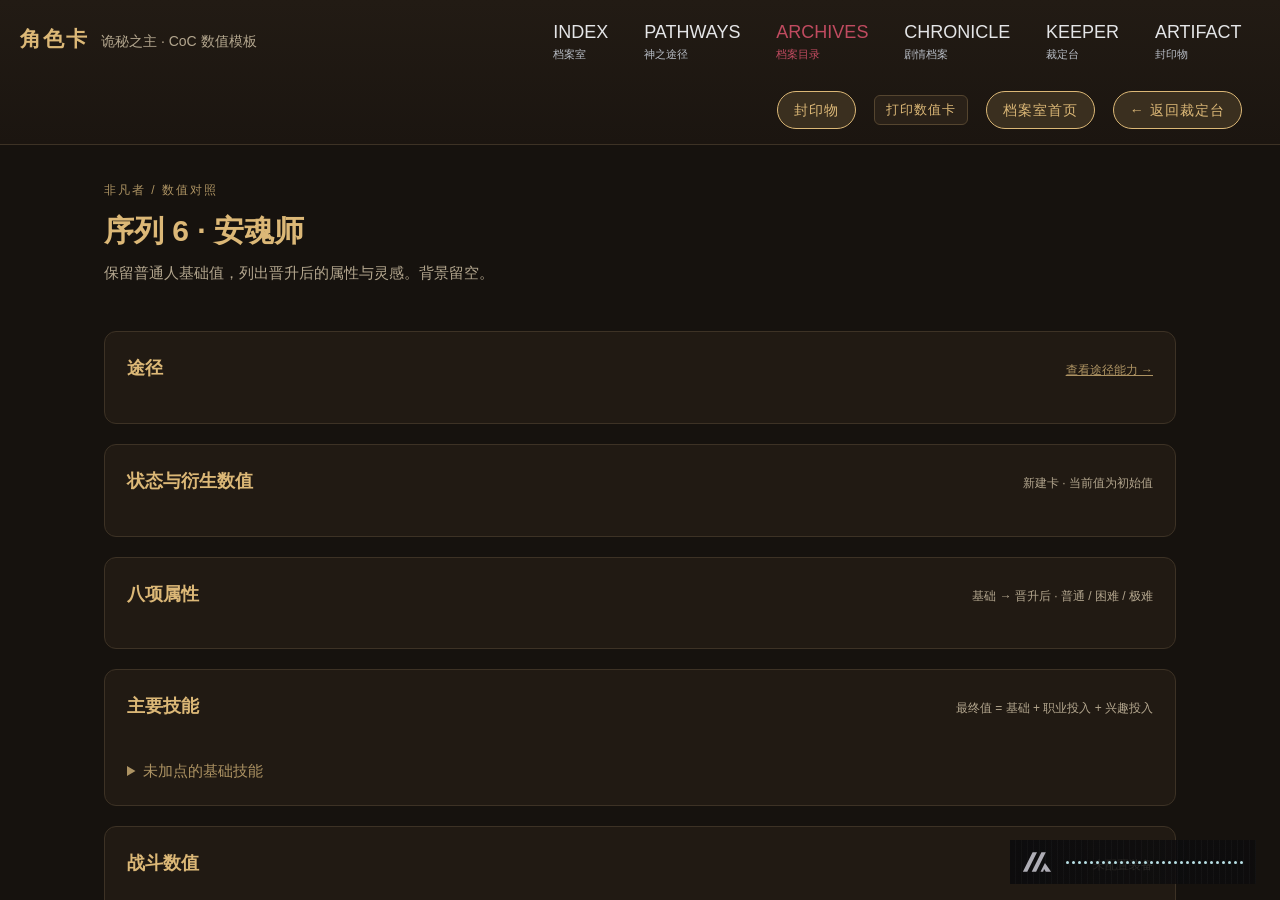
==== character.html @ 29e67704 "添加项目页面与样式" ====
<!DOCTYPE html>
<html lang="zh-CN">
<head>
  <meta charset="UTF-8">
  <script src="js/music-entry.js"></script>
  <meta name="viewport" content="width=device-width, initial-scale=1.0">
  <title>序列 6 安魂师角色卡 · LOM诡秘之主</title>
  <link rel="stylesheet" href="css/style.css">
  <link rel="stylesheet" href="css/character.css">
  <link rel="stylesheet" href="css/scene-transition.css">
  <script src="js/scene-transition.js"></script>
  <link rel="stylesheet" href="css/bgm.css">
  <link rel="stylesheet" href="css/site-navigation.css">
</head>
<body class="character-page">
  <header class="topbar">
    <div class="topbar-title"><h1>角色卡</h1><span class="topbar-sub">诡秘之主 · CoC 数值模板</span></div>
    <div class="topbar-right"><a class="topbar-pathways" href="artifact.html">封印物</a><button class="btn small" id="print-character">打印数值卡</button><a class="topbar-pathways" href="index.html#character">档案室首页</a><a class="topbar-pathways" href="keeper.html">← 返回裁定台</a></div>
    <nav id="site-navigation" aria-label="页面导航"></nav>
</header>
  <script src="js/site-navigation.js"></script>
  <main class="character-main">
    <section class="sheet-intro">
      <span class="sheet-eyebrow">非凡者 / 数值对照</span>
      <h2>序列 6 · 安魂师</h2>
      <p>保留普通人基础值，列出晋升后的属性与灵感。背景留空。</p>
      <div class="sheet-tags" id="character-tags"></div>
    </section>
    <section class="sheet-section" aria-labelledby="pathway-title">
      <div class="section-heading"><h2 id="pathway-title">途径</h2><a class="pathway-link" href="pathways.html" target="_blank" rel="noopener">查看途径能力 →</a></div>
      <div id="character-pathway" class="pathway-summary"></div>
    </section>
    <section class="sheet-section" aria-labelledby="resources-title">
      <div class="section-heading"><h2 id="resources-title">状态与衍生数值</h2><span>新建卡 · 当前值为初始值</span></div>
      <div id="character-resources" class="resource-grid"></div>
    </section>
    <section class="sheet-section" aria-labelledby="attributes-title">
      <div class="section-heading"><h2 id="attributes-title">八项属性</h2><span>基础 → 晋升后 · 普通 / 困难 / 极难</span></div>
      <div id="character-attributes" class="attribute-grid"></div>
    </section>
    <section class="sheet-section" aria-labelledby="skills-title">
      <div class="section-heading"><h2 id="skills-title">主要技能</h2><span>最终值 = 基础 + 职业投入 + 兴趣投入</span></div>
      <div class="skill-table-wrap" id="character-skills"></div>
      <details class="base-skills"><summary>未加点的基础技能</summary><div class="skill-table-wrap" id="character-base-skills"></div></details>
    </section>
    <section class="sheet-section" aria-labelledby="combat-title">
      <div class="section-heading"><h2 id="combat-title">战斗数值</h2><span>未配置装备</span></div>
      <div id="character-combat" class="combat-summary"></div>
    </section>
    <details class="sheet-section sheet-notes">
      <summary>点数收支与规则依据</summary>
      <div id="character-budget"></div>
      <p>普通人基线固定 460 属性点。序列 8、7、6 的通用提升为力量、体质、敏捷、智力、意志各累计＋3；再累计不眠者专属面板提案：力量＋1、体质＋1、敏捷＋1、智力＋1、意志＋4。</p>
      <p>灵感上限＝普通基础＋魔药累计提升＋途径累计提升。普通基础按当前 POW÷5 向下取整；低智力阈值暂定 INT＜40，扣减 INT÷10 向下取整，普通基础最低 0。</p>
      <p>灵感成长计算到序列 3：9～7 每次魔药＋1，6～3 每次＋2。不眠者额外灵感按已填写表独立记录，9→8→7→6 为＋0、＋0、＋2、＋1，累计＋3。本卡当前 POW 67，上限 13＋5＋3＝21；不再设置灵感提升被动。感知与神之呓语的具体判定继续留空。</p>
      <p>施法费用暂沿用途径能力卡的消耗数值，从当前灵感扣除；角色卡资源由 KP 手工记录。</p>
      <p>职业与兴趣点按原建卡属性分配，晋升不自动追加技能点或恢复 SAN。幸运取 55 作为对照值，MOV 按未作年龄减值的成人计算；背景与具体年龄不填写。HP、灵感暂为满值，当前 SAN 沿用原卡 60。</p>
      <p>八项职业技能采用调查型数值组合，信用评级另计入职业点；职业名称留空。母语取 EDU，具体语言留空；各外语、科学、工艺与驾驶专长分别计值，不共用点数。</p>
      <p>列出经典时期常用技能；电子学、计算机等现代技能及额外武器专长按实际时代补充。伤害加值与体格由 STR＋SIZ 计算，重伤门槛为单次伤害达到 HP 上限的一半。技能上限 65 是本模板的平衡选择。</p>
      <p>规则参考：<a href="https://callofcthulhuwiki.chaosium.com/investigators/step-two-secondary-attributes.html" target="_blank" rel="noopener">Chaosium 衍生属性</a> · <a href="https://www.chaosium.com/40th-anniversary-investigator-sheets/" target="_blank" rel="noopener">官方角色卡</a> · <a href="docs/rules/character-template.md" target="_blank" rel="noopener">模板数值说明</a></p>
    </details>
  </main>
  <footer class="foot">仅数值 · 序列 6 安魂师 · 本地可用</footer>
  <script src="data/spirituality.js"></script>
  <script src="data/attributes.js"></script>
  <script src="data/character.js"></script>
  <script src="js/character.js"></script>
</body>
</html>
---- css/style.css ----
/* ============================================================
   css/style.css —— LOM诡秘之主 KP 主持台 · 暗色哥特主题
   ============================================================ */

:root {
  --bg: #16120e;
  --panel: #211a13;
  --panel-2: #2a2118;
  --panel-3: #32271c;
  --border: #3d3225;
  --border-strong: #55452f;
  --gold: #dcb877;
  --gold-dim: #ad9363;
  --gold-soft: #3a2f1f;
  --text: #ece4d1;
  --muted: #b3a68e;
  --faint: #978a73;
  --red: #c45a4c;
  --red-soft: #3a2320;
  --green: #8aa87a;
  --blue: #8ca1bd;
}

* { box-sizing: border-box; margin: 0; padding: 0; }

html, body { height: 100%; }

body {
  background: var(--bg);
  color: var(--text);
  font-family: "Microsoft YaHei", "PingFang SC", "Segoe UI", sans-serif;
  font-size: 15px;
  line-height: 1.6;
  display: flex;
  flex-direction: column;
}

/* ---------- 顶栏 ---------- */
.topbar {
  display: flex;
  align-items: center;
  justify-content: space-between;
  padding: 12px 20px;
  border-bottom: 1px solid var(--border);
  background: linear-gradient(180deg, #221b14, #1b1510);
}
.topbar-title { display: flex; align-items: baseline; gap: 12px; }
.topbar h1 {
  font-size: 21px;
  letter-spacing: 2px;
  color: var(--gold);
  font-weight: 700;
}
.topbar-sub { color: var(--muted); font-size: 14px; }
.topbar-tags { display: flex; gap: 8px; }
.tag {
  font-size: 12px;
  padding: 3px 10px;
  border: 1px solid var(--border-strong);
  border-radius: 20px;
  color: var(--gold-dim);
  background: var(--panel-2);
  letter-spacing: 1px;
}
.topbar-right { display: flex; align-items: center; gap: 14px; flex-wrap: wrap; }
.topbar-pathways {
  padding: 7px 16px;
  font-size: 14px;
  color: var(--gold);
  border: 1px solid var(--gold);
  border-radius: 20px;
  text-decoration: none;
  letter-spacing: 1px;
  background: var(--gold-soft);
  transition: all .15s;
}
.topbar-pathways:hover { background: var(--panel-3); box-shadow: 0 0 12px rgba(220, 184, 119, 0.25); }

/* ---------- 主布局：左右分栏 ---------- */
.layout {
  flex: 1;
  display: flex;
  gap: 0;
  overflow: hidden;
  min-height: 0;
}

/* ---------- 左侧：流程轴 ---------- */
.flow-panel {
  width: 46%;
  min-width: 380px;
  border-right: 1px solid var(--border);
  display: flex;
  flex-direction: column;
  overflow: hidden;
}
.flow-panel-head {
  padding: 14px 18px 10px;
  border-bottom: 1px solid var(--border);
  display: flex;
  align-items: baseline;
  gap: 10px;
}
.flow-panel-head h2 { font-size: 17px; color: var(--gold); letter-spacing: 1px; }
.flow-list { flex: 1; overflow-y: auto; padding: 14px; }

/* 流程节点 */
.act {
  border: 1px solid var(--border);
  border-radius: 8px;
  margin-bottom: 12px;
  background: var(--panel);
  overflow: hidden;
}
.act-head {
  display: flex;
  align-items: center;
  gap: 12px;
  padding: 12px 16px;
  cursor: pointer;
  user-select: none;
  transition: background .15s;
}
.act-head:hover { background: var(--panel-2); }
.act-num {
  flex-shrink: 0;
  width: 30px; height: 30px;
  border-radius: 50%;
  border: 1px solid var(--gold);
  color: var(--gold);
  display: flex; align-items: center; justify-content: center;
  font-weight: 700;
  font-size: 15px;
}
.act-title-box { flex: 1; }
.act-title { font-size: 16px; font-weight: 600; color: var(--text); }
.act-subtitle { font-size: 13px; color: var(--muted); }
.act-chevron { color: var(--gold-dim); transition: transform .2s; }
.act.open .act-chevron { transform: rotate(90deg); }

.act-body { display: none; padding: 4px 16px 16px 58px; }
.act.open .act-body { display: block; }
.act-body p.summary { color: var(--muted); margin-bottom: 10px; font-size: 14px; }

.act-section { margin-top: 10px; }
.act-section h4 {
  font-size: 13px;
  letter-spacing: 1px;
  color: var(--gold-dim);
  text-transform: uppercase;
  margin-bottom: 6px;
}
.act-section ul { list-style: none; }
.act-section li {
  padding: 3px 0 3px 16px;
  position: relative;
  font-size: 14px;
  color: var(--text);
}
.act-section li::before {
  content: "▪";
  position: absolute; left: 0;
  color: var(--gold-dim);
}
.act-section li.muted-item { color: var(--muted); }

.check-item { border: 1px solid var(--border); border-radius: 6px; padding: 8px 10px; margin-bottom: 6px; background: var(--panel-2); }
.check-item .check-skill { color: var(--gold); font-weight: 600; font-size: 14px; }
.check-item .check-roll { color: var(--faint); font-size: 13px; }
.check-item .check-result { font-size: 13px; color: var(--muted); margin-top: 2px; }

.endings-box { border-left: 2px solid var(--red); padding-left: 12px; }
.endings-box li { color: var(--text); }

/* ---------- 右侧：工具抽屉 ---------- */
.tool-panel {
  flex: 1;
  display: flex;
  flex-direction: column;
  overflow: hidden;
  min-width: 0;
}
.tool-tabs {
  display: flex;
  flex-wrap: wrap;
  gap: 4px;
  padding: 10px 14px;
  border-bottom: 1px solid var(--border);
  background: var(--panel);
}
.tool-tab {
  padding: 6px 14px;
  font-size: 14px;
  color: var(--muted);
  background: transparent;
  border: 1px solid transparent;
  border-radius: 6px;
  cursor: pointer;
  letter-spacing: 1px;
  transition: all .15s;
}
.tool-tab:hover { color: var(--text); border-color: var(--border); }
.tool-tab.active {
  color: var(--gold);
  border-color: var(--gold);
  background: var(--gold-soft);
}
.tool-body { flex: 1; overflow-y: auto; padding: 16px; }
.tool-pane { display: none; }
.tool-pane.active { display: block; }

/* ---------- 通用组件 ---------- */
.muted { color: var(--muted); }
.hr { border: none; border-top: 1px solid var(--border); margin: 14px 0; }

.btn {
  display: inline-block;
  padding: 8px 16px;
  font-size: 14px;
  color: var(--gold);
  background: var(--panel-2);
  border: 1px solid var(--border-strong);
  border-radius: 6px;
  cursor: pointer;
  letter-spacing: 1px;
  transition: all .15s;
}
.btn:hover { background: var(--panel-3); border-color: var(--gold); }
.btn.small { padding: 5px 11px; font-size: 13px; }

.input, .select {
  padding: 7px 10px;
  font-size: 14px;
  color: var(--text);
  background: var(--panel-2);
  border: 1px solid var(--border-strong);
  border-radius: 6px;
  outline: none;
}
.input:focus, .select:focus { border-color: var(--gold); }

.card {
  border: 1px solid var(--border);
  border-radius: 8px;
  background: var(--panel);
  padding: 14px;
  margin-bottom: 12px;
}
.card h3 { color: var(--gold); font-size: 16px; margin-bottom: 8px; }

/* 骰子面板 */
.dice-result {
  margin-top: 10px;
  padding: 12px;
  border-radius: 8px;
  background: var(--panel-2);
  border: 1px solid var(--border);
  font-family: "Consolas", "Courier New", monospace;
  font-size: 16px;
}
.dice-result .roll-num { font-size: 23px; font-weight: 700; }
.dice-result.crit { border-color: var(--green); color: var(--green); }
.dice-result.fumble { border-color: var(--red); color: var(--red); }
.dice-result.success { color: var(--green); }
.dice-result.fail { color: var(--red); }

.dice-row { display: flex; align-items: center; gap: 8px; margin-bottom: 10px; flex-wrap: wrap; }
.dice-row label { font-size: 14px; color: var(--muted); min-width: 70px; }

/* 途径列表 */
.pathway-item { border-bottom: 1px solid var(--border); }
.pathway-head {
  display: flex; align-items: center; gap: 10px;
  padding: 10px 12px; cursor: pointer; user-select: none;
}
.pathway-head:hover { background: var(--panel-2); }
.pathway-name { font-weight: 600; color: var(--text); }
.pathway-god { color: var(--gold); font-size: 13px; }
.pathway-body { display: none; padding: 6px 12px 14px; }
.pathway-item.open .pathway-body { display: block; }

.seq-row {
  display: flex; gap: 10px; padding: 6px 0;
  border-bottom: 1px dashed var(--border);
  align-items: flex-start;
}
.seq-row:last-child { border-bottom: none; }
.seq-level {
  flex-shrink: 0; width: 52px; text-align: center;
  font-size: 12px; color: var(--gold-dim);
  border: 1px solid var(--border); border-radius: 4px; padding: 2px 0;
}
.seq-name { font-weight: 600; min-width: 72px; color: var(--text); }
.seq-ability { flex: 1; font-size: 13px; color: var(--muted); }
.seq-cost { flex-shrink: 0; font-size: 12px; color: var(--faint); }

/* 敌人卡 */
.enemy-card { border: 1px solid var(--border); border-radius: 8px; background: var(--panel); padding: 14px; margin-bottom: 12px; }
.enemy-card.boss { border-color: var(--red); }
.enemy-head { display: flex; align-items: baseline; gap: 10px; margin-bottom: 8px; }
.enemy-name { font-size: 16px; font-weight: 700; color: var(--gold); }
.enemy-cat { font-size: 13px; color: var(--muted); }
.stat-grid { display: flex; flex-wrap: wrap; gap: 8px; margin-bottom: 10px; }
.stat {
  flex: 1; min-width: 52px; text-align: center;
  border: 1px solid var(--border); border-radius: 6px; padding: 6px 4px;
  background: var(--panel-2);
}
.stat .k { font-size: 12px; color: var(--faint); }
.stat .v { font-size: 17px; font-weight: 700; color: var(--text); }

/* 折叠块 */
.fold {}
.fold-head {
  display: flex; align-items: center; gap: 8px; cursor: pointer;
  padding: 8px 12px; border: 1px solid var(--border); border-radius: 6px;
  background: var(--panel-2); margin-bottom: 6px; user-select: none;
}
.fold-head:hover { border-color: var(--border-strong); }
.fold-body { display: none; padding: 4px 4px 10px; }
.fold.open .fold-body { display: block; }

/* ---------- 随机事件面板：计数与全部展开 ---------- */
.event-summary { border-color: var(--gold); }
.event-summary-total { font-size: 18px; color: var(--text); }
.event-summary-total b { color: var(--gold); font-size: 28px; margin: 0 4px; }
.event-summary-rows { display: flex; flex-wrap: wrap; gap: 4px 18px; margin-top: 6px; font-size: 13px; color: var(--muted); }
.event-summary-rows b { color: var(--gold); }

.badge {
  display: inline-block;
  min-width: 20px;
  padding: 0 7px;
  margin-left: 6px;
  font-size: 12px;
  line-height: 19px;
  text-align: center;
  color: var(--gold);
  background: var(--gold-soft);
  border: 1px solid var(--border-strong);
  border-radius: 20px;
  vertical-align: middle;
}

.event-list { list-style: none; }
.event-list li {
  position: relative;
  padding: 5px 0 5px 16px;
  font-size: 13px;
  color: var(--text);
  border-bottom: 1px dashed var(--border);
}
.event-list li:last-child { border-bottom: none; }
.event-list li::before { content: "▪"; position: absolute; left: 0; color: var(--gold-dim); }

.event-group { margin-bottom: 10px; }
.event-group:last-child { margin-bottom: 0; }
.event-group-title { font-size: 13px; font-weight: 600; color: var(--gold-dim); margin-bottom: 2px; }

/* 底部 */
.foot {
  padding: 8px 20px;
  border-top: 1px solid var(--border);
  color: var(--faint);
  font-size: 13px;
  text-align: center;
}

/* 响应式：窄屏上下堆叠 */
@media (max-width: 900px) {
  .topbar { flex-wrap: wrap; gap: 12px; }
  .topbar-title { flex-wrap: wrap; gap: 4px 12px; }
  .layout { flex-direction: column; overflow: auto; }
  .flow-panel { width: 100%; min-width: 0; border-right: none; border-bottom: 1px solid var(--border); max-height: 50vh; }
}
---- css/character.css ----
.character-page { height: auto; min-height: 100%; }
.character-page .topbar { flex-wrap: wrap; gap: 14px; }
.character-main { width: min(1120px, 100%); margin: 0 auto; padding: 32px 24px 48px; }
.sheet-intro { padding-bottom: 28px; }
.sheet-eyebrow { color: var(--gold-dim); font-size: 12px; letter-spacing: 2px; }
.sheet-intro h2 { font-size: 30px; color: var(--gold); margin: 6px 0; }
.sheet-intro p { color: var(--muted); }
.sheet-tags { display: flex; gap: 8px; flex-wrap: wrap; margin-top: 18px; }
.sheet-section { padding: 22px; border: 1px solid var(--border); border-radius: 12px; background: var(--panel); margin-bottom: 20px; }
.section-heading { display: flex; justify-content: space-between; align-items: baseline; gap: 10px; flex-wrap: wrap; margin-bottom: 18px; }
.section-heading h2 { color: var(--gold); font-size: 18px; }
.section-heading > span { color: var(--muted); font-size: 12px; }
.resource-grid { display: grid; grid-template-columns: repeat(3, minmax(0, 1fr)); gap: 12px; }
.resource-card, .attribute-card { border: 1px solid var(--border); border-radius: 8px; background: var(--panel-2); padding: 16px; }
.resource-card h3, .attribute-card h3 { font-size: 13px; font-weight: 400; color: var(--muted); }
.resource-card strong { display: block; font-size: 25px; margin: 6px 0; color: var(--gold); font-variant-numeric: tabular-nums; }
.resource-card p, .attribute-card p { font-size: 12px; color: var(--muted); }
.attribute-grid { display: grid; grid-template-columns: repeat(4, minmax(0, 1fr)); gap: 12px; }
.attribute-card h3 span { color: var(--gold-dim); margin-left: 4px; }
.attribute-card strong { display: block; font-size: 32px; font-variant-numeric: tabular-nums; margin: 4px 0; }
.attribute-card p span { color: var(--border-strong); margin: 0 4px; }
.skill-table-wrap { overflow-x: auto; }
.skill-table { width: 100%; border-collapse: collapse; font-size: 13px; }
.skill-table th, .skill-table td { padding: 10px 12px; text-align: center; border-bottom: 1px solid var(--border); font-variant-numeric: tabular-nums; }
.skill-table thead th { font-weight: 400; color: var(--muted); background: var(--panel-2); white-space: nowrap; }
.skill-table th:first-child { text-align: left; }
.skill-table tbody th { font-weight: 400; }
.skill-table tbody tr:nth-child(even) { background: rgba(255,255,255,.018); }
.skill-value { color: var(--gold); font-weight: 700; }
.base-skills { margin-top: 20px; }
.base-skills summary, .sheet-notes summary { cursor: pointer; color: var(--gold-dim); }
.base-skills[open] summary { margin-bottom: 14px; }
.combat-summary { display: grid; grid-template-columns: repeat(2, minmax(0, 1fr)); gap: 14px 24px; }
.combat-summary p { display: flex; flex-direction: column; gap: 5px; }
.combat-summary span { color: var(--muted); font-size: 12px; }
.combat-summary strong { font-size: 14px; font-weight: 400; }
.pathway-summary { display: grid; grid-template-columns: repeat(2, minmax(0, 1fr)); gap: 16px 24px; }
.pathway-summary p { display: flex; flex-direction: column; gap: 5px; }
.pathway-summary span { color: var(--muted); font-size: 12px; }
.pathway-summary strong { font-size: 15px; font-weight: 400; }
.pathway-link { font-size: 12px; color: var(--gold-dim); }
.attribute-card .attribute-origin { margin-bottom: 5px; color: var(--gold-dim); }
.pending-value { color: var(--muted); }
.sheet-notes p { color: var(--muted); margin-top: 12px; font-size: 13px; }
.sheet-notes a { color: var(--gold); }
@media (max-width: 600px) {
  .character-page .topbar { padding: 14px; }
  .character-page .topbar-title { flex-wrap: wrap; gap: 4px 12px; }
  .character-main { padding: 24px 12px; }
  .sheet-intro h2 { font-size: 24px; }
  .sheet-section { padding: 14px; }
  .resource-grid, .attribute-grid { grid-template-columns: repeat(2, minmax(0, 1fr)); }
  .resource-card, .attribute-card { padding: 12px; }
  .resource-card strong { font-size: 21px; }
  .skill-table th, .skill-table td { padding: 9px 7px; }
  .skill-table th:nth-child(2), .skill-table th:nth-child(3), .skill-table th:nth-child(4),
  .skill-table td:nth-child(2), .skill-table td:nth-child(3), .skill-table td:nth-child(4) { display: none; }
  .combat-summary { grid-template-columns: 1fr; }
  .pathway-summary { grid-template-columns: 1fr; }
}
@media print {
  .character-page { background: white; color: black; }
  .character-page .topbar, .character-page .foot { display: none; }
  .character-main { width: 100%; padding: 0; }
  .sheet-intro h2, .section-heading h2, .resource-card strong, .skill-value { color: black; }
  .sheet-section, .resource-card, .attribute-card, .skill-table thead th { background: white; border-color: #bbb; }
  .sheet-section { padding: 12px; }
  .resource-card, .attribute-card, .skill-table tr { break-inside: avoid; }
  .resource-card h3, .attribute-card h3, .attribute-card h3 span, .resource-card p, .attribute-card p, .section-heading > span, .skill-table thead th, .combat-summary span, .sheet-intro p { color: #444; }
  .sheet-tags, .sheet-notes { display: none; }
  .base-skills summary { color: black; }
  .pathway-summary span, .pending-value, .attribute-card .attribute-origin { color: #444; }
  .skill-table-wrap { overflow: visible; }
}
---- css/scene-transition.css ----
html[data-scene-transition]::before{content:'';position:fixed;left:0;top:0;width:100%;height:200vh;z-index:10000;pointer-events:none;background:linear-gradient(to bottom,transparent 0%,rgba(158,48,69,.18) 12%,#0b0b0d 20%,#0b0b0d 80%,rgba(158,48,69,.18) 88%,transparent 100%);transform:translate3d(0,-100%,0);visibility:hidden}
html[data-scene-transition=leaving]::before{visibility:visible;pointer-events:auto;transform:translate3d(0,-25%,0);transition:transform .76s cubic-bezier(.65,0,.3,1)}
html[data-scene-transition=entering]::before{visibility:visible;pointer-events:auto;transform:translate3d(0,-25%,0)}
html[data-scene-transition=revealing]::before{visibility:visible;pointer-events:auto;transform:translate3d(0,50%,0);transition:transform .84s cubic-bezier(.4,0,.25,1)}
html[data-scene-transition=leaving],html[data-scene-transition=entering],html[data-scene-transition=revealing]{cursor:progress}
@media(prefers-reduced-motion:reduce){html[data-scene-transition]::before{content:none;transition:none}}
---- css/bgm.css ----
/* Shared music control; namespaced so the ten existing stages keep their own styles. */
#bgm-toggle{--bgm-signal:#b9e1e6;position:fixed;right:24px;bottom:16px;z-index:90;display:flex;align-items:center;gap:14px;width:246px;height:44px;margin:0;padding:5px 12px;border:0;border-radius:0;background:linear-gradient(90deg,#0b0b0de8,#0b0b0db8);color:#aeadb5;cursor:pointer;box-sizing:border-box;isolation:isolate;touch-action:manipulation}
#bgm-toggle:before{content:'';position:absolute;inset:0;z-index:-1;background:repeating-linear-gradient(90deg,transparent 0 5px,#b9bac109 5px 6px);pointer-events:none}
#bgm-toggle:hover{background-color:#252027;color:#e5e0e5}
#bgm-toggle:focus-visible{outline:2px solid var(--bgm-signal);outline-offset:4px}
#bgm-toggle>svg{display:block;flex:0 0 30px;width:30px;height:26px;fill:currentColor}
#bgm-toggle[aria-pressed=true]>svg{color:#e0e0e5}
#bgm-toggle .bgm-wave{display:flex;flex:1;align-items:center;justify-content:space-between;gap:3px;height:30px;overflow:hidden}
#bgm-toggle i{display:block;flex:0 0 3px;width:3px;height:3px;min-height:3px;border-radius:3px;background:var(--bgm-signal);box-shadow:0 0 5px #b9e1e617}
#bgm-toggle[data-pending=true]{cursor:progress}
.bgm-status{position:fixed;width:1px;height:1px;padding:0;margin:-1px;overflow:hidden;clip-path:inset(50%);white-space:nowrap;border:0}
/* Reserve the same lower corner where existing footers have their last text/control. */
html[data-bgm-page=archives] .archives-footer{padding-right:260px}
html[data-bgm-page=keeper] .keeper-footer{padding-right:290px}
html[data-bgm-page=artifact] .artifact-footer{padding-right:250px}
@media(max-width:760px){#bgm-toggle{right:12px;bottom:10px;width:194px;gap:10px}#bgm-toggle i{flex-basis:2px;width:2px}html[data-bgm-page=archives] .archives-footer{padding-right:0;bottom:70px}html[data-bgm-page=keeper] .keeper-footer,html[data-bgm-page=artifact] .artifact-footer{padding-right:0;margin-bottom:66px}}
@media print{#bgm-toggle,.bgm-status{display:none!important}}
---- css/site-navigation.css ----
@font-face{font-family:Oswald;src:url('../assets/fonts/Oswald.woff2') format('woff2');font-weight:500;font-display:swap}
#site-navigation{position:fixed;top:clamp(22px,1.7vw,38px);right:3%;left:auto;z-index:40;display:flex;align-items:flex-start;justify-content:flex-end;gap:clamp(26px,2.8vw,66px);margin:0;padding:0;border:0;width:auto;background:transparent}
#site-navigation a{display:flex;flex-direction:column;align-items:flex-start;justify-content:flex-start;min-height:44px;margin:0;padding:0;border:0;text-decoration:none;white-space:nowrap;color:#e4e5e7;font-weight:500;line-height:1.2;transition:color .18s}
#site-navigation a>span{font:500 clamp(18px,1.4vw,27px)/1.2 Oswald,'Arial Narrow',sans-serif;text-transform:uppercase;letter-spacing:0}
#site-navigation a>small{font:400 clamp(11px,.78vw,14px)/1.9 'Microsoft YaHei','Segoe UI',sans-serif;letter-spacing:0;color:#b8bdc5}
#site-navigation a:hover,#site-navigation a[aria-current=page],#site-navigation a:hover>small,#site-navigation a[aria-current=page]>small{color:#c04b60}
#site-navigation a:focus-visible{outline:2px solid #df8da1;outline-offset:5px}
/* The old tool pages keep their own local operations beneath the shared row. */
html[data-navigation-page=kp] .topbar,html[data-navigation-page=character] .topbar{min-height:145px;align-items:flex-start;padding-top:22px;padding-bottom:16px;position:relative}
html[data-navigation-page=kp] .topbar-right,html[data-navigation-page=character] .topbar-right{position:absolute;top:91px;right:3%;display:flex;gap:18px}
html[data-navigation-page=pathways] .page-head{padding-top:94px}
.pathway-caption>#sequence-home{display:block;color:inherit;text-decoration:none}
@media(max-width:1050px){#site-navigation{gap:20px}#site-navigation a>span{font-size:16px}#site-navigation a>small{font-size:10px}}
@media(max-width:760px){#site-navigation{position:relative;top:auto;right:auto;left:auto;flex:1 0 100%;width:100%;display:grid;grid-template-columns:repeat(3,minmax(0,1fr));gap:9px 14px;margin-top:16px;justify-content:start}#site-navigation a{min-height:44px}#site-navigation a>span{font-size:15px}#site-navigation a>small{font-size:10px}.home-header,.world-header,.archive-header,.keeper-header,.artifact-header,.archives-header{flex-wrap:wrap}html[data-navigation-page=kp] .topbar,html[data-navigation-page=character] .topbar{display:flex;flex-wrap:wrap;min-height:0}html[data-navigation-page=kp] .topbar-right,html[data-navigation-page=character] .topbar-right{position:static;flex-basis:100%;margin-top:12px}html[data-navigation-page=pathways] #site-navigation{position:relative;z-index:40;padding:0 20px}html[data-navigation-page=pathways] .page-head{padding-top:20px}}
@media print{#site-navigation{display:none!important}}
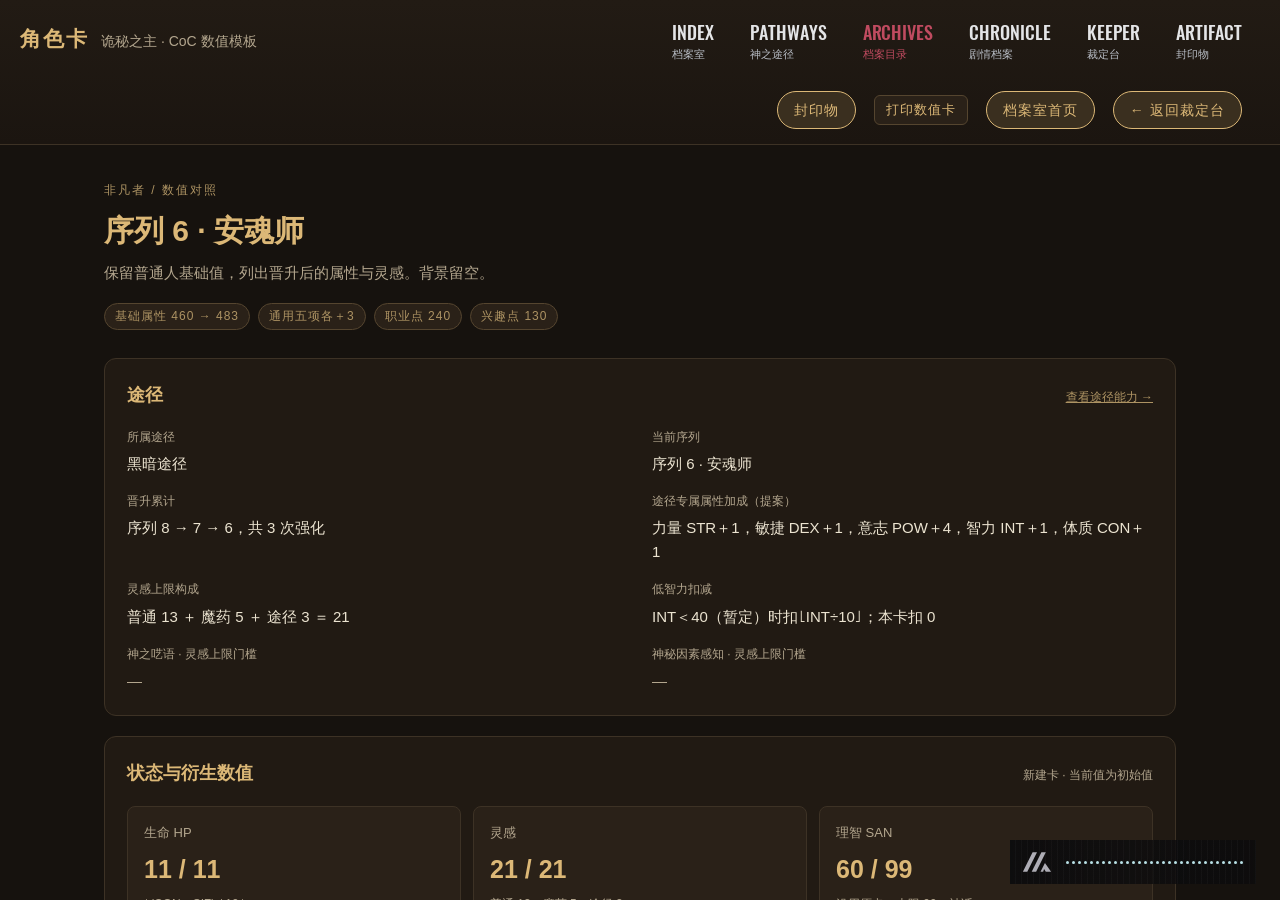
==== commit 960643af: "清理旧版说明并修复页面入口" ====
--- a/character.html
+++ b/character.html
@@ -27,7 +27,7 @@
       <div class="sheet-tags" id="character-tags"></div>
     </section>
     <section class="sheet-section" aria-labelledby="pathway-title">
-      <div class="section-heading"><h2 id="pathway-title">途径</h2><a class="pathway-link" href="pathways.html" target="_blank" rel="noopener">查看途径能力 →</a></div>
+      <div class="section-heading"><h2 id="pathway-title">途径</h2><a class="pathway-link" href="sequences.html#darkness" target="_blank" rel="noopener">查看途径能力 →</a></div>
       <div id="character-pathway" class="pathway-summary"></div>
     </section>
     <section class="sheet-section" aria-labelledby="resources-title">
--- a/css/site-navigation.css
+++ b/css/site-navigation.css
@@ -5,11 +5,10 @@
 #site-navigation a>small{font:400 clamp(11px,.78vw,14px)/1.9 'Microsoft YaHei','Segoe UI',sans-serif;letter-spacing:0;color:#b8bdc5}
 #site-navigation a:hover,#site-navigation a[aria-current=page],#site-navigation a:hover>small,#site-navigation a[aria-current=page]>small{color:#c04b60}
 #site-navigation a:focus-visible{outline:2px solid #df8da1;outline-offset:5px}
-/* The old tool pages keep their own local operations beneath the shared row. */
-html[data-navigation-page=kp] .topbar,html[data-navigation-page=character] .topbar{min-height:145px;align-items:flex-start;padding-top:22px;padding-bottom:16px;position:relative}
-html[data-navigation-page=kp] .topbar-right,html[data-navigation-page=character] .topbar-right{position:absolute;top:91px;right:3%;display:flex;gap:18px}
-html[data-navigation-page=pathways] .page-head{padding-top:94px}
+/* Character-sheet operations sit beneath the shared navigation row. */
+html[data-navigation-page=character] .topbar{min-height:145px;align-items:flex-start;padding-top:22px;padding-bottom:16px;position:relative}
+html[data-navigation-page=character] .topbar-right{position:absolute;top:91px;right:3%;display:flex;gap:18px}
 .pathway-caption>#sequence-home{display:block;color:inherit;text-decoration:none}
 @media(max-width:1050px){#site-navigation{gap:20px}#site-navigation a>span{font-size:16px}#site-navigation a>small{font-size:10px}}
-@media(max-width:760px){#site-navigation{position:relative;top:auto;right:auto;left:auto;flex:1 0 100%;width:100%;display:grid;grid-template-columns:repeat(3,minmax(0,1fr));gap:9px 14px;margin-top:16px;justify-content:start}#site-navigation a{min-height:44px}#site-navigation a>span{font-size:15px}#site-navigation a>small{font-size:10px}.home-header,.world-header,.archive-header,.keeper-header,.artifact-header,.archives-header{flex-wrap:wrap}html[data-navigation-page=kp] .topbar,html[data-navigation-page=character] .topbar{display:flex;flex-wrap:wrap;min-height:0}html[data-navigation-page=kp] .topbar-right,html[data-navigation-page=character] .topbar-right{position:static;flex-basis:100%;margin-top:12px}html[data-navigation-page=pathways] #site-navigation{position:relative;z-index:40;padding:0 20px}html[data-navigation-page=pathways] .page-head{padding-top:20px}}
+@media(max-width:760px){#site-navigation{position:relative;top:auto;right:auto;left:auto;flex:1 0 100%;width:100%;display:grid;grid-template-columns:repeat(3,minmax(0,1fr));gap:9px 14px;margin-top:16px;justify-content:start}#site-navigation a{min-height:44px}#site-navigation a>span{font-size:15px}#site-navigation a>small{font-size:10px}.home-header,.world-header,.archive-header,.keeper-header,.artifact-header,.archives-header{flex-wrap:wrap}html[data-navigation-page=character] .topbar{display:flex;flex-wrap:wrap;min-height:0}html[data-navigation-page=character] .topbar-right{position:static;flex-basis:100%;margin-top:12px}}
 @media print{#site-navigation{display:none!important}}
